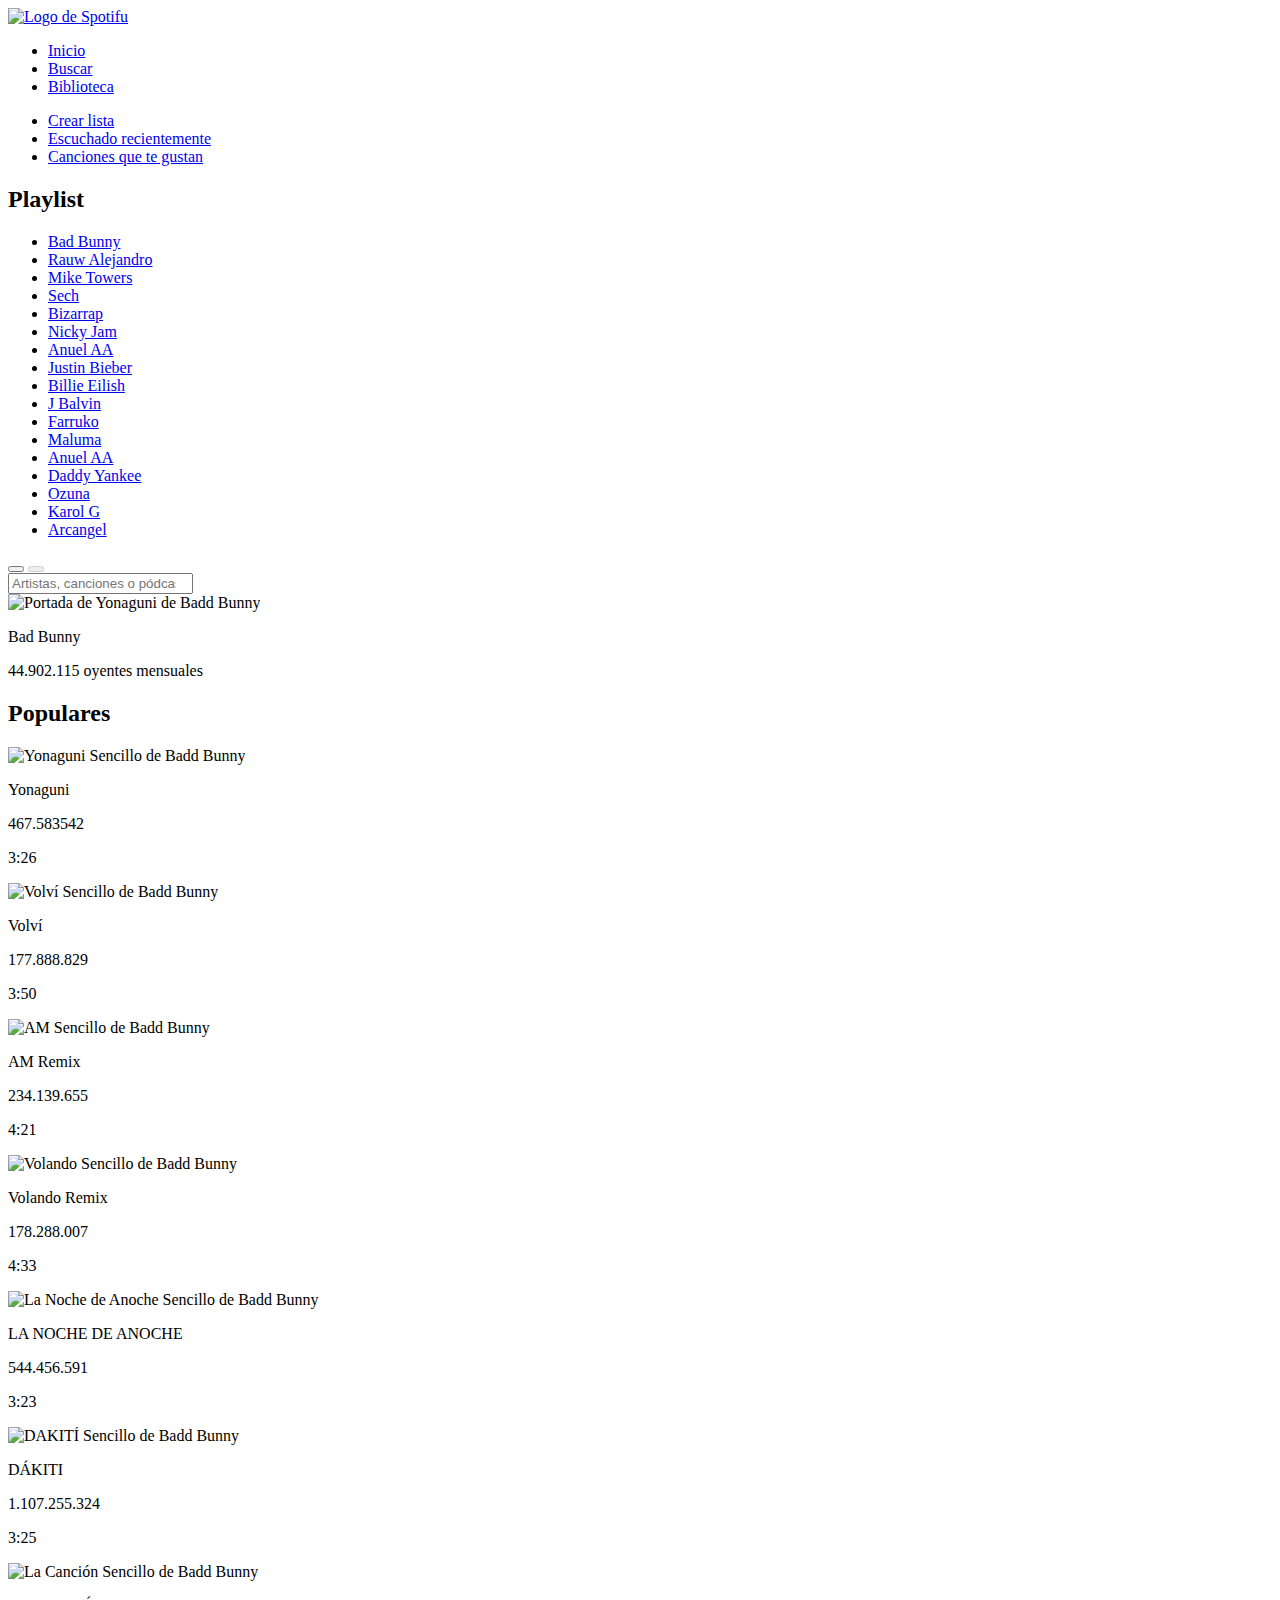
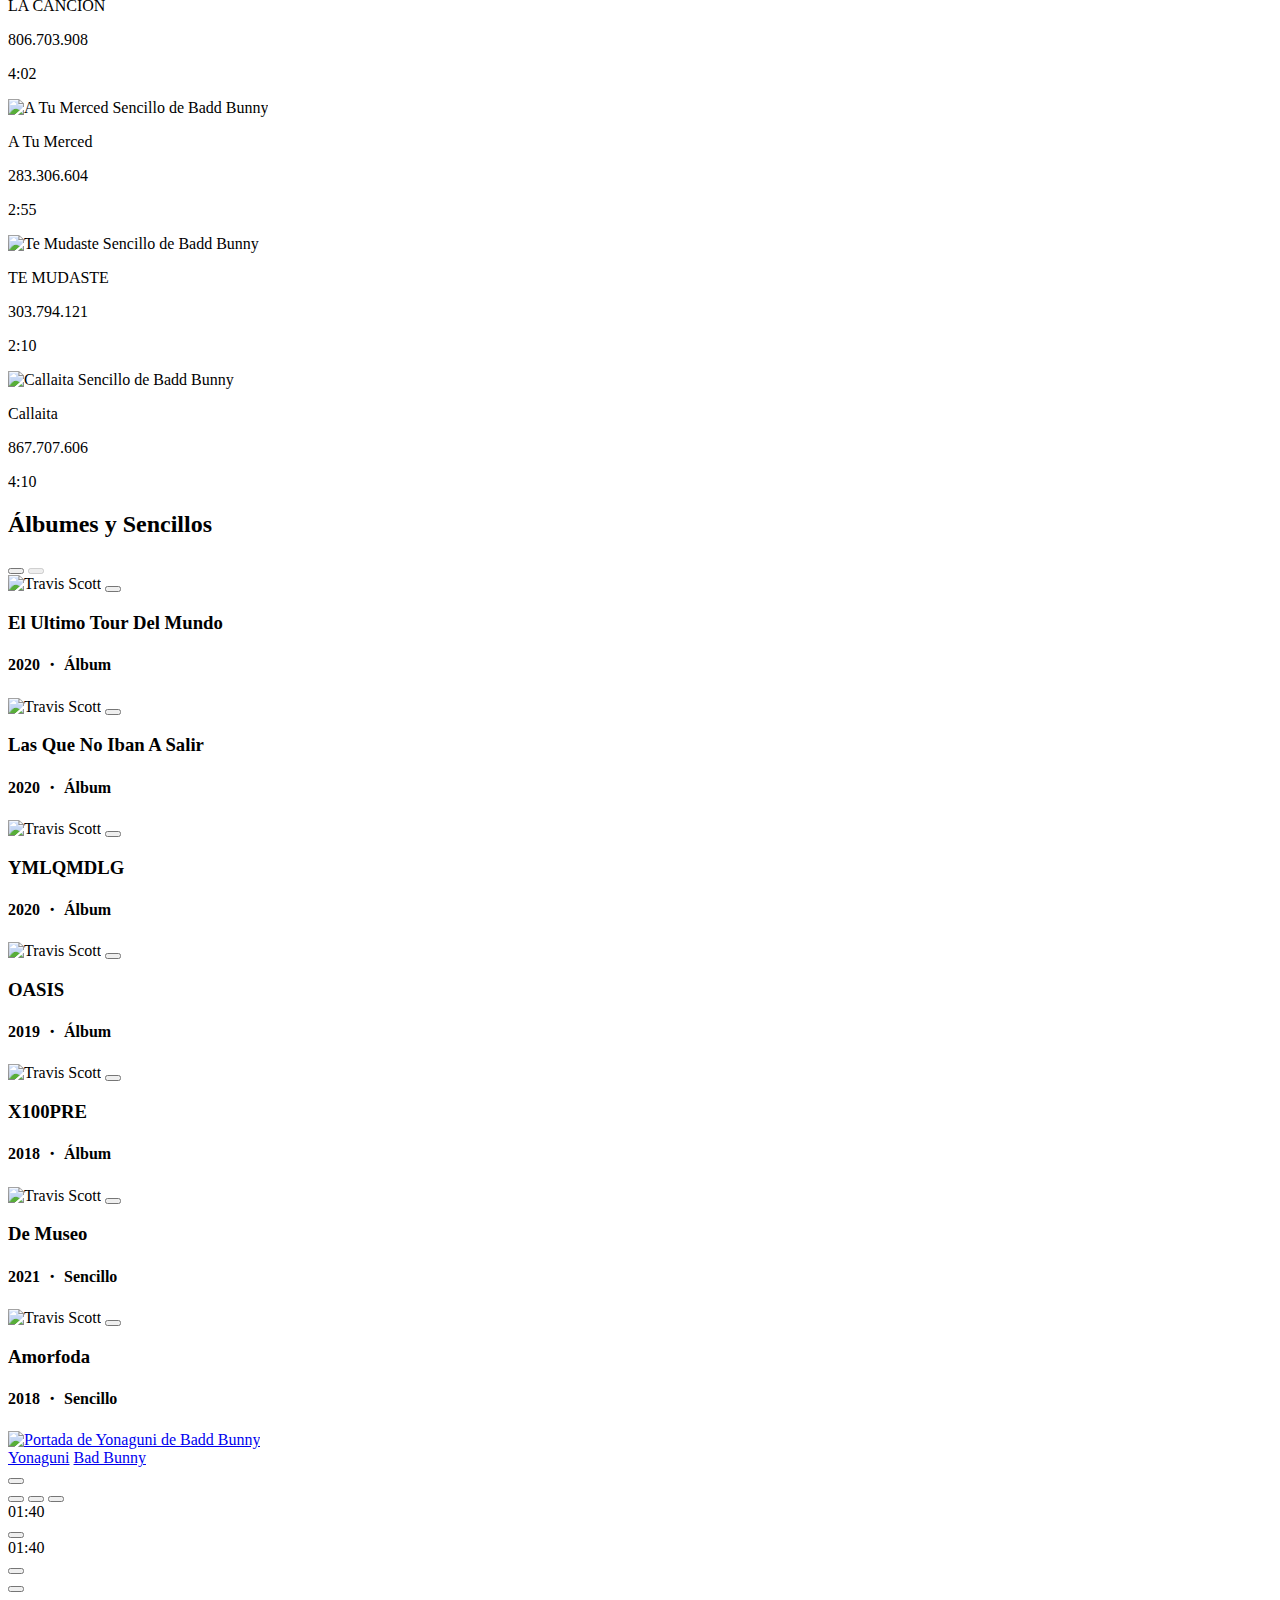
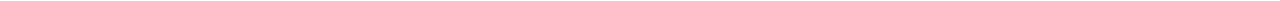
==== playlist.html @ 3e10f7cd "Add files via upload" ====
<!DOCTYPE html>
<html lang="es">
<head>
    <meta charset="UTF-8">
    <meta http-equiv="X-UA-Compatible" content="IE=edge">
    <meta name="viewport" content="width=device-width, initial-scale=1.0">
    <link rel="stylesheet" href="./css/index.css">
    <title>Spotify</title>
    <meta property="og:title" content="Mi proyecto del curso Flexbox Layout y Componentes">
    <meta property="og:type" content="website">
    <meta property="og:url" content="https://alexispaez11.github.io/Flexbox-Layout/">
    <meta property="og:description" content="Todo lo que  necesitas saber sobre Flex y lo necesario de Accesibilidad" />
    <link rel="icon" href="./images/spotify.png" sizes="32x32" type="image/png">
</head>
<body class="body">
    <div class="layout">
        <div class="layout-block">
            <div class="layout-sidebar">
                <div class="sidebar">
                    <header class="logo" role="banner">
                        <a href="/" aria-current="page">
                            <img src="./images/spotifu-logo.png" class="logo-image" width="112" height="32px" alt="Logo de Spotifu">
                        </a>
                    </header>
                
                    <nav class="menu" aria-label="Principal">
                        <ul class="menu-list">
                            <li class="menuItem is-active">
                                <a href="index.html" class="link" aria-current="page">
                                    <i class="icon-home" aria-hidden="true"></i>
                                    <span>Inicio</span>
                                </a>
                            </li>
                            <li class="menuItem">
                                <a href="index.html" class="link" aria-current="page">
                                    <i class="icon-search" aria-hidden="true"></i>
                                    <span>Buscar</span>
                                </a>
                            </li>
                            <li class="menuItem">
                                <a href="index.html" class="link" aria-current="page">
                                    <i class="icon-library" aria-hidden="true"></i>
                                    <span>Biblioteca</span>
                                </a>
                            </li>
                        </ul>
                    </nav>
                
                    <nav class="list" aria-labelledby="library-navigation">
                        <!-- <h2 class="list-title" id="library-navigation">Tu biblioteca</h2> -->
                        <ul class="list-content">
                            <li class="list-item"><span class="ellipsis"><a class="link" href="#">Crear lista</a></span></li>
                            <li class="list-item"><span class="ellipsis"><a class="link" href="#">Escuchado recientemente</a></span></li>
                            <li class="list-item"><span class="ellipsis"><a class="link" href="#">Canciones que te gustan</a></span></li>
                        </ul>
                    </nav>
                
                    <nav class="list" aria-labelledby="playlist-navigation">
                        <h2 class="list-title" id="playlist-navigation">Playlist</h2>
                        <ul class="list-content">
                            <li class="list-item"><span class="ellipsis"><a class="link" href="#">Bad Bunny</a></span></li>
                            <li class="list-item"><span class="ellipsis"><a class="link" href="#">Rauw Alejandro</a></span></li>
                            <li class="list-item"><span class="ellipsis"><a class="link" href="#">Mike Towers</a></span></li>
                            <li class="list-item"><span class="ellipsis"><a class="link" href="#">Sech</a></span></li>
                            <li class="list-item"><span class="ellipsis"><a class="link" href="#">Bizarrap</a></span></li>
                            <li class="list-item"><span class="ellipsis"><a class="link" href="#">Nicky Jam</a></span></li>
                            <li class="list-item"><span class="ellipsis"><a class="link" href="#">Anuel AA</a></span></li>
                            <li class="list-item"><span class="ellipsis"><a class="link" href="#">Justin Bieber</a></span></li>
                            <li class="list-item"><span class="ellipsis"><a class="link" href="#">Billie Eilish</a></span></li>
                            <li class="list-item"><span class="ellipsis"><a class="link" href="#">J Balvin</a></span></li>
                            <li class="list-item"><span class="ellipsis"><a class="link" href="#">Farruko</a></span></li>
                            <li class="list-item"><span class="ellipsis"><a class="link" href="#">Maluma</a></span></li>
                            <li class="list-item"><span class="ellipsis"><a class="link" href="#">Anuel AA</a></span></li>
                            <li class="list-item"><span class="ellipsis"><a class="link" href="#">Daddy Yankee</a></span></li>
                            <li class="list-item"><span class="ellipsis"><a class="link" href="#">Ozuna</a></span></li>
                            <li class="list-item"><span class="ellipsis"><a class="link" href="#">Karol G</a></span></li>
                            <li class="list-item"><span class="ellipsis"><a class="link" href="#">Arcangel</a></span></li>
                        </ul>
                    </nav>
                </div>     
            </div>

            <div class="layoutHeader">
                <div class="page">
                    <div class="sticky">
                        <div class="page-block">
                            <header class="header" aria-label="Barra superior y menu del usuario">        
                                <div class="navigation">
                                    <button class="navigation-prev" aria-label="Volver" title="Volver">
                                        <i class="icon-arrowLeft" aria-hidden="true"></i>
                                    </button>
                                    <button class="navigation-next" disabled aria-label="Avanzar" title="Avanzar">
                                        <i class="icon-arrowRight" aria-hidden="true"></i>
                                    </button>
                                </div>
                            
                                <form class="search" action="" role="search" aria-label="Artistas, canciones o pódcasts">
                                    <i class="icon-search" aria-hidden="true"></i>
                                    <!-- <label for="search">Buscar</label> -->
                                    <input id="search" type="search" placeholder="Artistas, canciones o pódcasts">
                                </form>
                            </header>
                        </div>
                    </div>

                    <main class="page-block">
                        <section class="playlistHeader" aria-labelledby="region1">
                            <div class="playlistHeader-cover" >
                                <img src="./images/Yonaguni.png"alt="Portada de Yonaguni de Badd Bunny" title="Portada de Yonaguni de Badd Bunny">
                            </div>
                            <div class="playlistHeader-details">
                                <div class="playlistHeader-description">
                                    <p class="playlistHeader-title" id="region1">Bad Bunny</p>
                                    <p class="playlistHeader-artist">44.902.115 oyentes mensuales</p>
                                </div>
                            </div>
                        </section>

                        <section class="playlistTable" aria-labelledby="region2" aria-label="Canciones Populares" title="Canciones Populares">
                            <div class="playlistList-top">
                                <h2 class="playlistList-title" id="region2">Populares</h2>
                            </div>
                            <div class="table">
                                <div class="playlist-item">
                                    <img src="./images/Yonaguni.png" alt="Yonaguni Sencillo de Badd Bunny" title="Yonaguni Sencillo de Badd Bunny">
                                    <div class="playlist-itemDetails">
                                        <p class="playlist-itemArtist">Yonaguni</p>
                                        <p class="playlist-itemViews">467.583542</p>
                                        <p class="playlist-itemTime">3:26</p>
                                    </div>
                                </div>

                                <div class="playlist-item">
                                    <img src="./images/volvi-cover.jpg" alt="Volví Sencillo de Badd Bunny" title="Volví Sencillo de Badd Bunny">
                                    <div class="playlist-itemDetails">
                                        <p class="playlist-itemArtist">Volví</h>
                                        <p class="playlist-itemViews">177.888.829</p>
                                        <p class="playlist-itemTime">3:50</p>
                                    </div>
                                </div>

                                <div class="playlist-item">
                                    <img src="./images/am-cover.png" alt="AM Sencillo de Badd Bunny" title="AM Sencillo de Badd Bunny">
                                    <div class="playlist-itemDetails">
                                        <p class="playlist-itemArtist">AM Remix</p>
                                        <p class="playlist-itemViews">234.139.655</p>
                                        <p class="playlist-itemTime">4:21</p>
                                    </div>
                                </div>

                                <div class="playlist-item">
                                    <img src="./images/volando-cover.jpg" alt="Volando Sencillo de Badd Bunny" title="Volando Sencillo de Badd Bunny">
                                    <div class="playlist-itemDetails">
                                        <p class="playlist-itemArtist">Volando Remix</p>
                                        <p class="playlist-itemViews">178.288.007</p>
                                        <p class="playlist-itemTime">4:33</p>
                                    </div>
                                </div>

                                <div class="playlist-item">
                                    <img src="./images/laNocheDeAnoche-cover.jpg" alt="La Noche de Anoche Sencillo de Badd Bunny" title="La Noche de Anoche Sencillo de Badd Bunny">
                                    <div class="playlist-itemDetails">
                                        <p class="playlist-itemArtist">LA NOCHE DE ANOCHE</p>
                                        <p class="playlist-itemViews">544.456.591</p>
                                        <p class="playlist-itemTime">3:23</p>
                                    </div>
                                </div>

                                <div class="playlist-item">
                                    <img src="./images/dakiti-cover.jpg" alt="DAKITÍ Sencillo de Badd Bunny" title="DAKITÍ Sencillo de Badd Bunny">
                                    <div class="playlist-itemDetails">
                                        <p class="playlist-itemArtist">DÁKITI</p>
                                        <p class="playlist-itemViews">1.107.255.324</p>
                                        <p class="playlist-itemTime">3:25</p>
                                    </div>
                                </div>

                                <div class="playlist-item">
                                    <img src="./images/laCancion-cover.jpg" alt="La Canción Sencillo de Badd Bunny" title="La Canción Sencillo de Badd Bunny">
                                    <div class="playlist-itemDetails">
                                        <p class="playlist-itemArtist">LA CANCIÓN</p>
                                        <p class="playlist-itemViews">806.703.908</p>
                                        <p class="playlist-itemTime">4:02</p>
                                    </div>
                                </div>

                                <div class="playlist-item">
                                    <img src="./images/aTuMerced-cover.jpg" alt="A Tu Merced Sencillo de Badd Bunny" title="A Tu Merced Sencillo de Badd Bunny">
                                    <div class="playlist-itemDetails">
                                        <p class="playlist-itemArtist">A Tu Merced</p>
                                        <p class="playlist-itemViews">283.306.604</p>
                                        <p class="playlist-itemTime">2:55</p>
                                    </div>
                                </div>

                                <div class="playlist-item">
                                    <img src="./images/teMudaste-cover.jpg" alt="Te Mudaste Sencillo de Badd Bunny" title="Te Mudaste Sencillo de Badd Bunny">
                                    <div class="playlist-itemDetails">
                                        <p class="playlist-itemArtist">TE MUDASTE</p>
                                        <p class="playlist-itemViews">303.794.121</p>
                                        <p class="playlist-itemTime">2:10</p>
                                    </div>
                                </div>

                                <div class="playlist-item">
                                    <img src="./images/callaita-cover.jpg" alt="Callaita Sencillo de Badd Bunny" title="Callaita Sencillo de Badd Bunny">
                                    <div class="playlist-itemDetails">
                                        <p class="playlist-itemArtist">Callaita</h>
                                        <p class="playlist-itemViews">867.707.606</p>
                                        <p class="playlist-itemTime">4:10</p>
                                    </div>
                                </div>
                            </div>
                        </section>

                        <section class="playlistList" aria-labelledby="region3">
                            <div class="playlistList-top">
                                <h2 class="playlistList-title" id="region3">Álbumes y Sencillos</h2>
                                <div class="navigation">
                                    <button class="navigation-prev" aria-label="Volver" title="Volver">
                                        <i class="icon-arrowLeft" aria-hidden="true"></i>
                                    </button>
                                    <button class="navigation-next" disabled aria-label="Avanzar" title="Avanzar">
                                        <i class="icon-arrowRight" aria-hidden="true"></i>
                                    </button>
                                </div>
                            </div>
                            <div class="playlist-container">
                                <div class="playlistList-container">
                                    <div class="playlistA">
                                        <div class="playlistA-cover">
                                            <img src="./images/elUltimoTourDelMundo-album.jpg" width="150px" height="150px" alt="Travis Scott">
                                            <button class="buttonIcon is-green" aria-label="Reproducir" title="Reproducir">
                                                <i class="icon-play" aria-hidden="true"></i>
                                            </button>
                                        </div>
                                        <h3 class="playlistA--title">El Ultimo Tour Del Mundo</h3>
                                        <h4 class="playlistA--description">2020 ・ Álbum</h4>
                                    </div>
                                    
                                    <div class="playlistA">
                                        <div class="playlistA-cover">
                                            <img src="./images/lasQueNoIbanASalir-album.jpg" width="150px" height="150px" alt="Travis Scott">
                                            <button class="buttonIcon is-green" aria-label="Reproducir" title="Reproducir">
                                                <i class="icon-play" aria-hidden="true"></i>
                                            </button>
                                        </div>
                                        <h3 class="playlistA--title">Las Que No Iban A Salir</h3>
                                        <h4 class="playlistA--description">2020 ・ Álbum</h4>
                                    </div>
                        
                                    <div class="playlistA">
                                        <div class="playlistA-cover">
                                            <img src="./images/yhlqmdlg-album.jpg" width="150px" height="150px" alt="Travis Scott">
                                            <button class="buttonIcon is-green" aria-label="Reproducir" title="Reproducir">
                                                <i class="icon-play" aria-hidden="true"></i>
                                            </button>
                                        </div>
                                        <h3 class="playlistA--title">YMLQMDLG</h3>
                                        <h4 class="playlistA--description">2020 ・ Álbum</h4>
                                    </div>
                        
                                    <div class="playlistA">
                                        <div class="playlistA-cover">
                                            <img src="./images/oasis-album.jpg" width="150px" height="150px" alt="Travis Scott">
                                            <button class="buttonIcon is-green" aria-label="Reproducir" title="Reproducir">
                                                <i class="icon-play" aria-hidden="true"></i>
                                            </button>
                                        </div>
                                        <h3 class="playlistA--title">OASIS</h3>
                                        <h4 class="playlistA--description">2019 ・ Álbum</h4>
                                    </div>
                        
                                    <div class="playlistA">
                                        <div class="playlistA-cover">
                                            <img src="./images/x100pre-album.jpg" width="150px" height="150px" alt="Travis Scott">
                                            <button class="buttonIcon is-green" aria-label="Reproducir" title="Reproducir">
                                                <i class="icon-play" aria-hidden="true"></i>
                                            </button>
                                        </div>
                                        <h3 class="playlistA--title">X100PRE</h3>
                                        <h4 class="playlistA--description">2018 ・ Álbum</h4>
                                    </div>
                        
                                    <div class="playlistA">
                                        <div class="playlistA-cover">
                                            <img src="./images/deMuseo.png" width="150px" height="150px" alt="Travis Scott">
                                            <button class="buttonIcon is-green" aria-label="Reproducir" title="Reproducir">
                                                <i class="icon-play" aria-hidden="true"></i>
                                            </button>
                                        </div>
                                        <h3 class="playlistA--title">De Museo</h3>
                                        <h4 class="playlistA--description">2021 ・ Sencillo</h4>
                                    </div>
                        
                                    <div class="playlistA">
                                        <div class="playlistA-cover">
                                            <img src="./images/amorfoda.jpg" width="150px" height="150px" alt="Travis Scott">
                                            <button class="buttonIcon is-green" aria-label="Reproducir" title="Reproducir">
                                                <i class="icon-play" aria-hidden="true"></i>
                                            </button>
                                        </div>
                                        <h3 class="playlistA--title">Amorfoda</h3>
                                        <h4 class="playlistA--description">2018 ・ Sencillo</h4>
                                    </div>
                        
                        
                                </div>
                            </div>
                        </section>
                    </main>
                </div>
            </div> 
        </div>

        <div class="layout-block">
            <footer class="layout-bottom">
                <div class="player">
                    <div class="player-nowPlaying">
                        <div class="nowPlaying">
                            <div class="nowPlaying-cover">
                                <a href="playlist.html">
                                    <img src="./images/Yonaguni.png" alt="Portada de Yonaguni de Badd Bunny" title="Portada de Yonaguni de Badd Bunny">
                                </a>
                            </div>
                            <div class="nowPlaying-details">
                                <div class="nowPlaying-description">
                                    <a href="playlist.html" class="nowPlaying-title">Yonaguni</a>
                                    <a href="playlist.html" class="nowPlaying-artist">Bad Bunny</a>
                                </div>
                                <div class="nowPlaying-actions">
                                    <button class="player-control" role="switch" aria-checked="false" aria-label="Guardar en tus me gustas" title="Guardar en tus me gustas">
                                    <i class="icon-heart" aria-hidden="true"></i>
                                </div>
                            </div>
                        </div>
                    </div>
        
                    <div class="player-playerControls">
                        <div class="playerControls">
                            <div class="playerControls-buttons" aria-label="Controles de reproduccion">
                                <button class="buttonIcon" aria-label="Anterior" title="Anterior">
                                    <i class="icon-prev" aria-hidden="true"></i>
                                </button>
                                <button class="buttonIcon is-white" aria-label="Reproducir" title="Reproducir">
                                    <i class="icon-play" aria-hidden="true"></i>
                                </button>
                                <button class="buttonIcon" aria-label="Siguiente" title="Siguiente">
                                    <i class="icon-next" aria-hidden="true"></i>
                                </button>
                            </div>
                            <div class="playerPlayback">
                                <span class="playerPlayback-progresTime">01:40</span>
                                <div class="playerPlayback-slider">
                                    <div class="slider">
                                        <div class="slider-progress">
                                            <button class="slider-button" aria-label="Controlar el progreso de la reproduccion"></button>
                                        </div>
                                    </div>
                                </div>
                                <span class="playerPlayback-progresTime">01:40</span>
                            </div>
                        </div>
                    </div>
        
                    <div class="player-playerVolume">
                        <div class="playerVolume">
                            <button class="player-control" aria-label="Silenciar" aria-describedby="volumen-icon">
                            <i class="icon-volumeUp" id="volumen-icon" role="presentation" aria-label="Volumen alto"></i>
                            </button>
                            <div class="playerVolume-slider">
                                <div class="slider">
                                    <div class="slider-progress">
                                        <button class="slider-button" aria-label="Controlar el progreso de la reproduccion"></button>
                                    </div>
                                </div>
                            </div>
                        </div>
                    </div>
                </div>
            </footer>
        </div>
    </div>
</body>
</html>
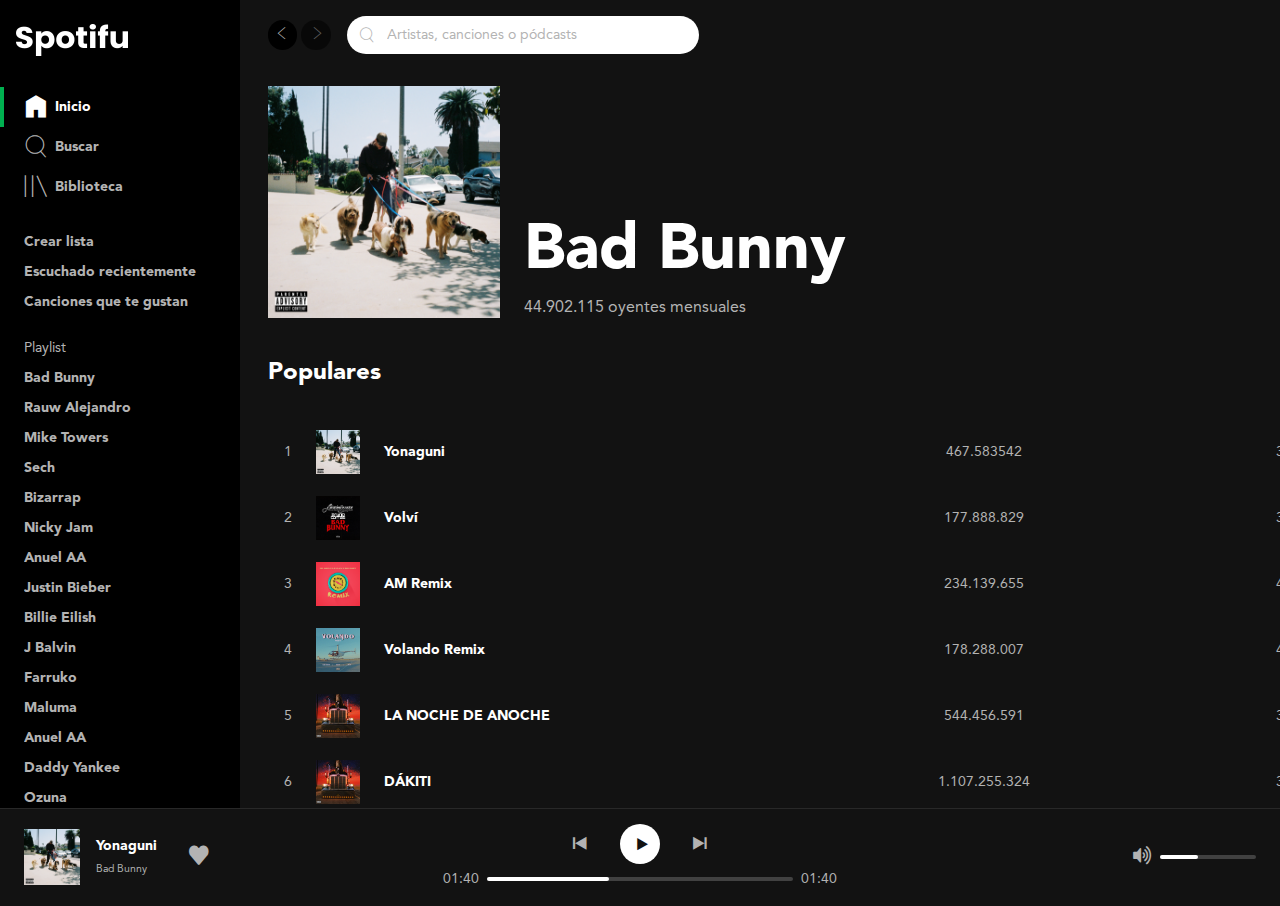
==== commit e0083f30: "Add files via upload" ====
--- a/playlist.html
+++ b/playlist.html
@@ -6,6 +6,7 @@
     <meta name="viewport" content="width=device-width, initial-scale=1.0">
     <link rel="stylesheet" href="./css/index.css">
     <title>Spotify</title>
+    <meta name="author" content="Alexis Paez">
     <meta property="og:title" content="Mi proyecto del curso Flexbox Layout y Componentes">
     <meta property="og:type" content="website">
     <meta property="og:url" content="https://alexispaez11.github.io/Flexbox-Layout/">
--- a/css/index.css
+++ b/css/index.css
@@ -0,0 +1,44 @@
+@import url(./icons.css);
+@import url(./fonts.css);
+@import url(./body.css);
+@import url(./link.css);
+@import url(./button-icon.css);
+@import url(./sidebar.css);
+@import url(./player.css);
+@import url(./page.css);
+@import url(./layout.css);
+@import url(./scrollbar.css);
+
+@import url(./playlistHeader.css);
+@import url(./playlistTable.css);
+@import url(./playlistA.css);
+@import url(./LayoutHeader.css);
+
+
+
+
+:root {
+    --green: #00b050; 
+    --white: #ffffff; 
+    --gray10: #b3b3b3; 
+    --gray20: #737373; 
+    --gray30: #282828; 
+    --gray40: #181818; 
+    --gray50: #121212; 
+    --gray60: #000000;
+    --FontFamily: Avenir, Helvetica, Sans-serif;
+    --headline1: bold 2rem/normal var(--FontFamily); 
+    --headline2: bold 1.5rem/1.75rem var(--FontFamily); 
+    /* --subtitle2: roman 0.75rem/normal var(--baseFontFamily);  */
+    --basefont-bold: bold 0.875rem/1.375rem var(--FontFamily); 
+    --basefont-normal: normal 0.875rem/1.375rem var(--FontFamily); 
+    --basefont-small: normal 0.75em/normal var(--FontFamily); 
+    --button: bold 0.875rem/1rem var(--FontFamily); 
+    ;   
+}
+
+@media screen and  (min-width: 1440px) {
+    :root {
+      font-size: 18px;
+    }
+  }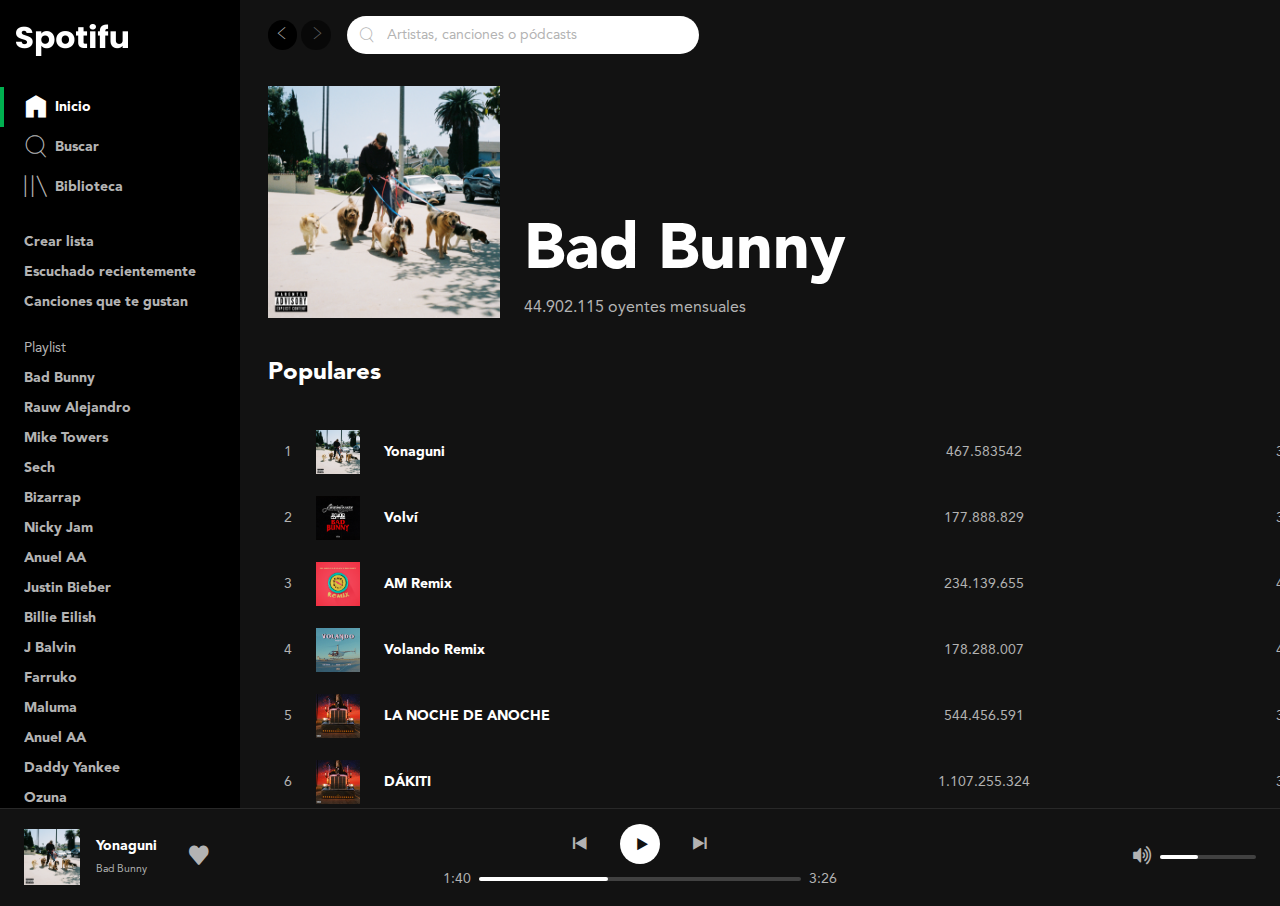
==== commit 83292a66: "Update playlist.html" ====
--- a/playlist.html
+++ b/playlist.html
@@ -351,7 +351,7 @@
                                 </button>
                             </div>
                             <div class="playerPlayback">
-                                <span class="playerPlayback-progresTime">01:40</span>
+                                <span class="playerPlayback-progresTime">1:40</span>
                                 <div class="playerPlayback-slider">
                                     <div class="slider">
                                         <div class="slider-progress">
@@ -359,7 +359,7 @@
                                         </div>
                                     </div>
                                 </div>
-                                <span class="playerPlayback-progresTime">01:40</span>
+                                <span class="playerPlayback-progresTime">3:26</span>
                             </div>
                         </div>
                     </div>
@@ -383,4 +383,4 @@
         </div>
     </div>
 </body>
-</html>+</html>
